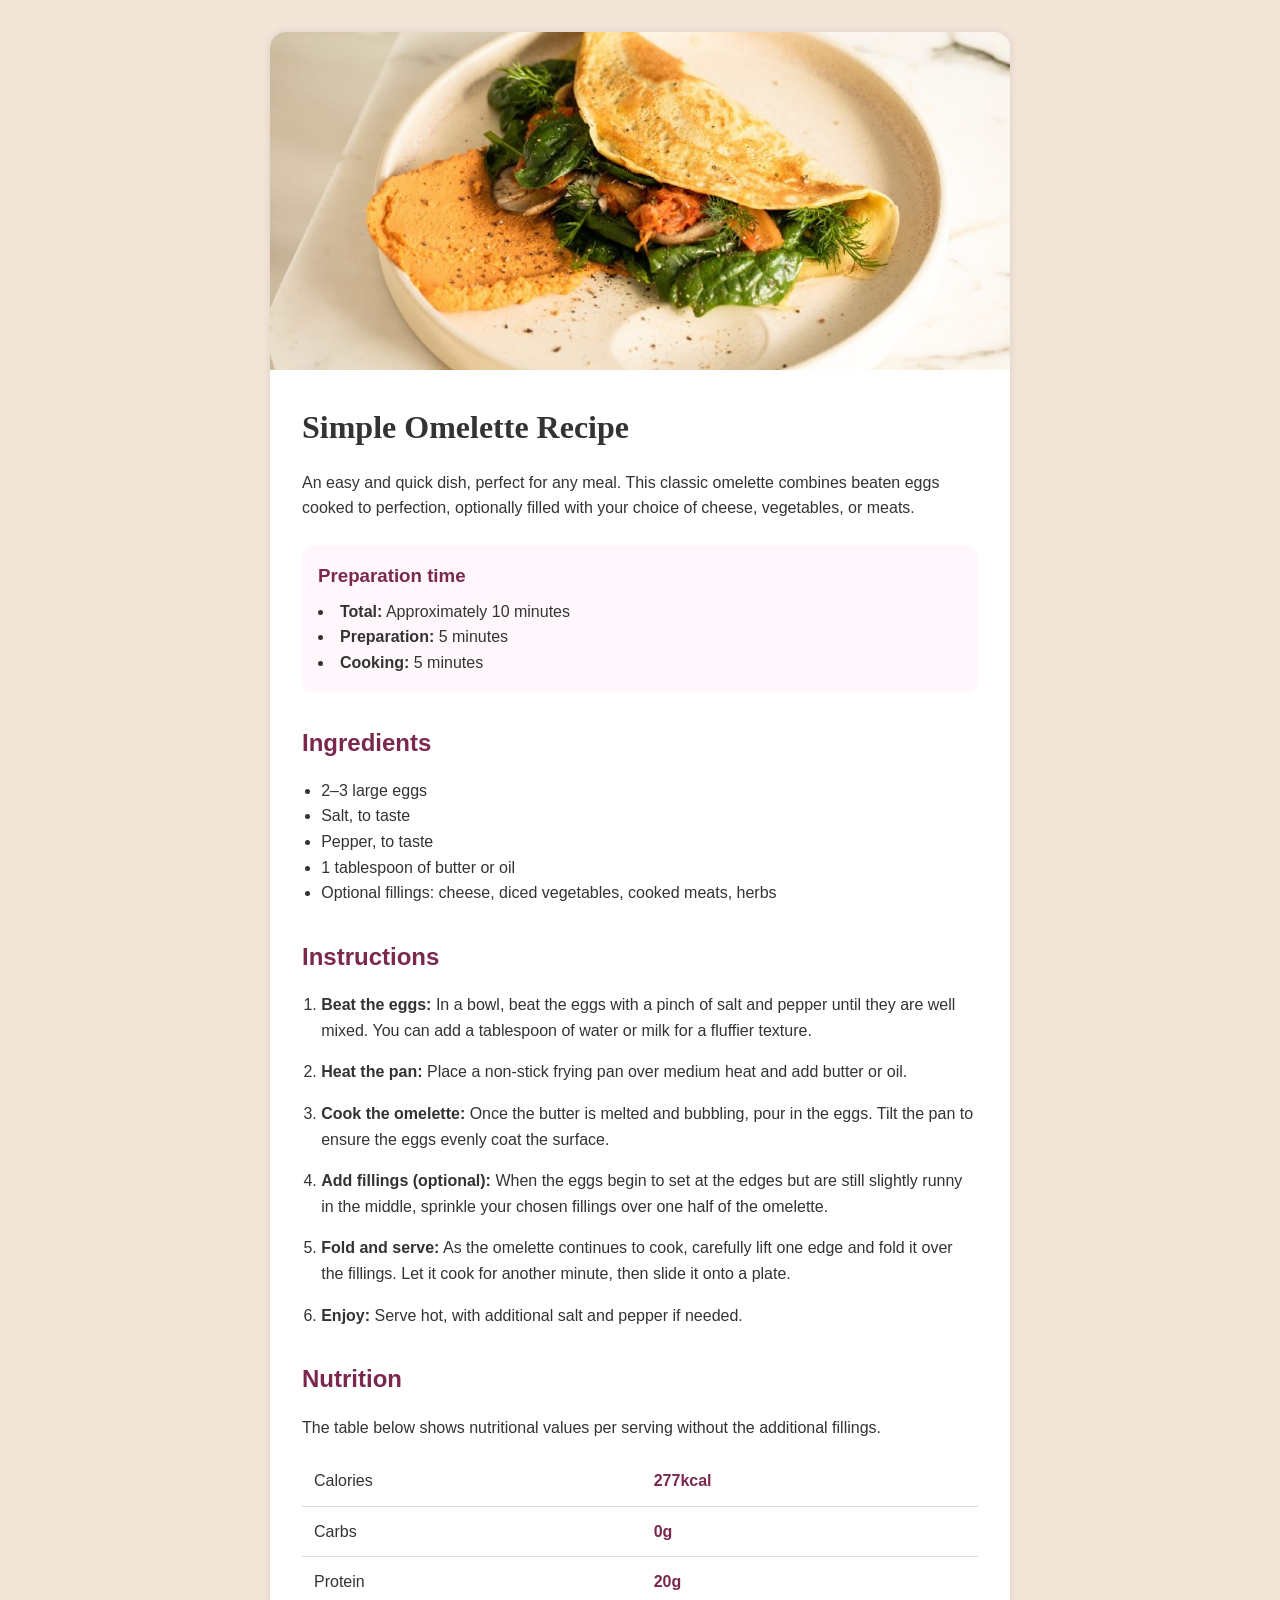
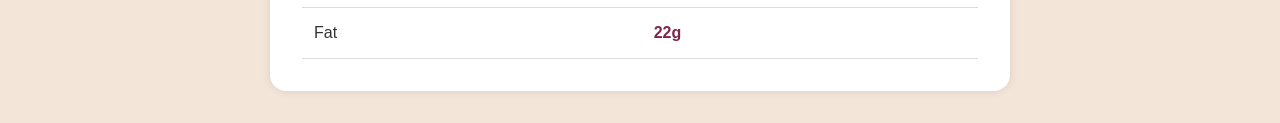
==== axia challenge/index.html @ 7ac53a15 "updated code" ====
<!DOCTYPE html>
<html lang="en">
<head>
  <meta charset="UTF-8">
  <meta name="viewport" content="width=device-width, initial-scale=1.0">
  <title>Simple Omelette Recipe</title>
  <link rel="stylesheet" href="style.css">
</head>
<body>
  <main class="recipe-card">
    <img src="assets/images/image-omelette.jpeg" alt="Omelette" class="recipe-image">

    <section class="recipe-content">
      <h1>Simple Omelette Recipe</h1>
      <p class="description">
        An easy and quick dish, perfect for any meal. This classic omelette combines beaten eggs cooked to perfection,
        optionally filled with your choice of cheese, vegetables, or meats.
      </p>

      <div class="prep-time">
        <h3>Preparation time</h3>
        <ul>
          <li><strong>Total:</strong> Approximately 10 minutes</li>
          <li><strong>Preparation:</strong> 5 minutes</li>
          <li><strong>Cooking:</strong> 5 minutes</li>
        </ul>
      </div>

      <h2>Ingredients</h2>
      <ul class="ingredients">
        <li>2–3 large eggs</li>
        <li>Salt, to taste</li>
        <li>Pepper, to taste</li>
        <li>1 tablespoon of butter or oil</li>
        <li>Optional fillings: cheese, diced vegetables, cooked meats, herbs</li>
      </ul>

      <h2>Instructions</h2>
      <ol class="instructions">
        <li><strong>Beat the eggs:</strong> In a bowl, beat the eggs with a pinch of salt and pepper until they are well mixed. You can add a tablespoon of water or milk for a fluffier texture.</li>
        <li><strong>Heat the pan:</strong> Place a non-stick frying pan over medium heat and add butter or oil.</li>
        <li><strong>Cook the omelette:</strong> Once the butter is melted and bubbling, pour in the eggs. Tilt the pan to ensure the eggs evenly coat the surface.</li>
        <li><strong>Add fillings (optional):</strong> When the eggs begin to set at the edges but are still slightly runny in the middle, sprinkle your chosen fillings over one half of the omelette.</li>
        <li><strong>Fold and serve:</strong> As the omelette continues to cook, carefully lift one edge and fold it over the fillings. Let it cook for another minute, then slide it onto a plate.</li>
        <li><strong>Enjoy:</strong> Serve hot, with additional salt and pepper if needed.</li>
      </ol>

      <h2>Nutrition</h2>
      <p class="nutrition-note">The table below shows nutritional values per serving without the additional fillings.</p>
      <table class="nutrition-table">
        <tr>
          <td>Calories</td>
          <td><strong>277kcal</strong></td>
        </tr>
        <tr>
          <td>Carbs</td>
          <td><strong>0g</strong></td>
        </tr>
        <tr>
          <td>Protein</td>
          <td><strong>20g</strong></td>
        </tr>
        <tr>
          <td>Fat</td>
          <td><strong>22g</strong></td>
        </tr>
      </table>
    </section>
  </main>
</body>
</html>
---- axia challenge/style.css ----
/* Reset and base styles */
* {
    margin: 0;
    padding: 0;
    box-sizing: border-box;
  }
  
  body {
    font-family: 'Segoe UI', sans-serif;
    background-color: #f3e5d8;
    color: #333;
    line-height: 1.6;
    display: flex;
    justify-content: center;
    padding: 2rem;
  }
  
  .recipe-card {
    background-color: white;
    border-radius: 16px;
    max-width: 740px;
    overflow: hidden;
    box-shadow: 0 0 10px rgba(0,0,0,0.1);
  }
  
  .recipe-image {
    width: 100%;
    height: auto;
    display: block;
  }
  
  .recipe-content {
    padding: 2rem;
  }
  
  h1 {
    font-size: 2rem;
    margin-bottom: 1rem;
    font-family: 'Georgia', serif;
  }
  
  .description {
    margin-bottom: 1.5rem;
  }
  
  .prep-time {
    background-color: #fff7fc;
    border-radius: 10px;
    padding: 1rem;
    margin: 1.5rem 0;
  }
  
  .prep-time h3 {
    color: #7b284f;
    margin-bottom: 0.5rem;
  }
  
  .prep-time ul {
    list-style: disc inside;
  }
  
  h2 {
    margin-top: 2rem;
    margin-bottom: 1rem;
    color: #7b284f;
  }
  
  .ingredients,
  .instructions {
    margin-left: 1.2rem;
  }
  
  .instructions li {
    margin-bottom: 1rem;
  }
  
  .nutrition-note {
    margin: 1rem 0;
  }
  
  .nutrition-table {
    width: 100%;
    border-collapse: collapse;
  }
  
  .nutrition-table td {
    padding: 0.75rem;
    border-bottom: 1px solid #ddd;
  }
  
  .nutrition-table td:last-child {
    font-weight: bold;
    color: #7b284f;
  }
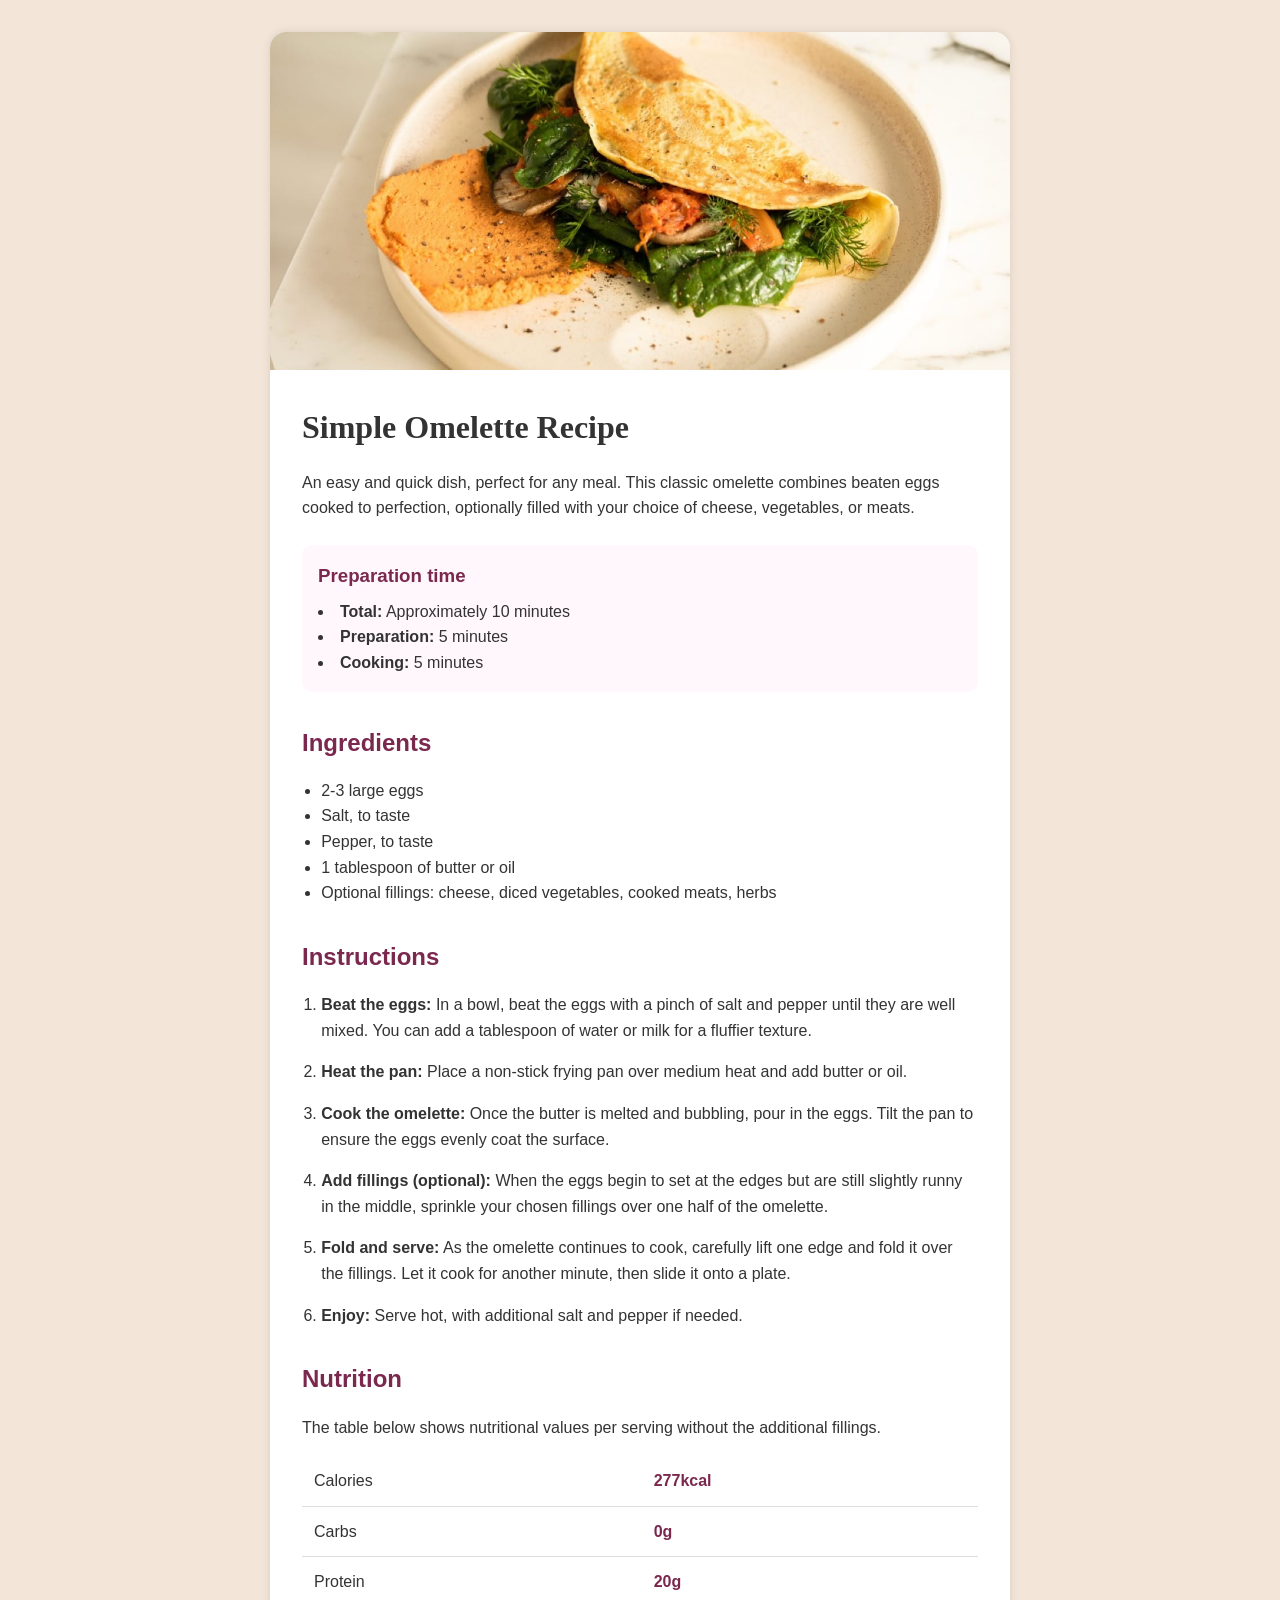
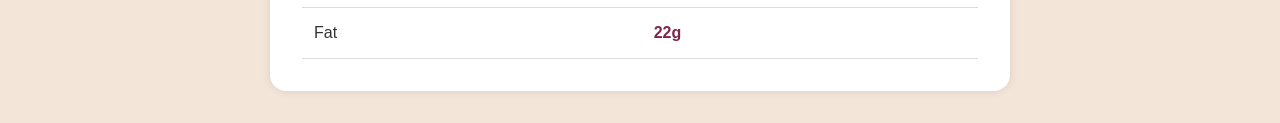
==== commit 035f8502: "updated" ====
--- a/axia challenge/index.html
+++ b/axia challenge/index.html
@@ -1,11 +1,13 @@
 <!DOCTYPE html>
 <html lang="en">
+
 <head>
   <meta charset="UTF-8">
   <meta name="viewport" content="width=device-width, initial-scale=1.0">
   <title>Simple Omelette Recipe</title>
   <link rel="stylesheet" href="style.css">
 </head>
+
 <body>
   <main class="recipe-card">
     <img src="assets/images/image-omelette.jpeg" alt="Omelette" class="recipe-image">
@@ -28,7 +30,7 @@
 
       <h2>Ingredients</h2>
       <ul class="ingredients">
-        <li>2–3 large eggs</li>
+        <li>2-3 large eggs</li>
         <li>Salt, to taste</li>
         <li>Pepper, to taste</li>
         <li>1 tablespoon of butter or oil</li>
@@ -37,16 +39,21 @@
 
       <h2>Instructions</h2>
       <ol class="instructions">
-        <li><strong>Beat the eggs:</strong> In a bowl, beat the eggs with a pinch of salt and pepper until they are well mixed. You can add a tablespoon of water or milk for a fluffier texture.</li>
+        <li><strong>Beat the eggs:</strong> In a bowl, beat the eggs with a pinch of salt and pepper until they are well
+          mixed. You can add a tablespoon of water or milk for a fluffier texture.</li>
         <li><strong>Heat the pan:</strong> Place a non-stick frying pan over medium heat and add butter or oil.</li>
-        <li><strong>Cook the omelette:</strong> Once the butter is melted and bubbling, pour in the eggs. Tilt the pan to ensure the eggs evenly coat the surface.</li>
-        <li><strong>Add fillings (optional):</strong> When the eggs begin to set at the edges but are still slightly runny in the middle, sprinkle your chosen fillings over one half of the omelette.</li>
-        <li><strong>Fold and serve:</strong> As the omelette continues to cook, carefully lift one edge and fold it over the fillings. Let it cook for another minute, then slide it onto a plate.</li>
+        <li><strong>Cook the omelette:</strong> Once the butter is melted and bubbling, pour in the eggs. Tilt the pan
+          to ensure the eggs evenly coat the surface.</li>
+        <li><strong>Add fillings (optional):</strong> When the eggs begin to set at the edges but are still slightly
+          runny in the middle, sprinkle your chosen fillings over one half of the omelette.</li>
+        <li><strong>Fold and serve:</strong> As the omelette continues to cook, carefully lift one edge and fold it over
+          the fillings. Let it cook for another minute, then slide it onto a plate.</li>
         <li><strong>Enjoy:</strong> Serve hot, with additional salt and pepper if needed.</li>
       </ol>
 
       <h2>Nutrition</h2>
-      <p class="nutrition-note">The table below shows nutritional values per serving without the additional fillings.</p>
+      <p class="nutrition-note">The table below shows nutritional values per serving without the additional fillings.
+      </p>
       <table class="nutrition-table">
         <tr>
           <td>Calories</td>
@@ -68,4 +75,5 @@
     </section>
   </main>
 </body>
-</html>
+
+</html>
--- a/axia challenge/style.css
+++ b/axia challenge/style.css
@@ -1,11 +1,11 @@
-/* Reset and base styles */
+
 * {
     margin: 0;
     padding: 0;
     box-sizing: border-box;
-  }
-  
-  body {
+}
+
+body {
     font-family: 'Segoe UI', sans-serif;
     background-color: #f3e5d8;
     color: #333;
@@ -13,83 +13,82 @@
     display: flex;
     justify-content: center;
     padding: 2rem;
-  }
-  
-  .recipe-card {
+}
+
+.recipe-card {
     background-color: white;
     border-radius: 16px;
     max-width: 740px;
     overflow: hidden;
-    box-shadow: 0 0 10px rgba(0,0,0,0.1);
-  }
-  
-  .recipe-image {
+    box-shadow: 0 0 10px rgba(0, 0, 0, 0.1);
+}
+
+.recipe-image {
     width: 100%;
     height: auto;
     display: block;
-  }
-  
-  .recipe-content {
+}
+
+.recipe-content {
     padding: 2rem;
-  }
-  
-  h1 {
+}
+
+h1 {
     font-size: 2rem;
     margin-bottom: 1rem;
     font-family: 'Georgia', serif;
-  }
-  
-  .description {
+}
+
+.description {
     margin-bottom: 1.5rem;
-  }
-  
-  .prep-time {
+}
+
+.prep-time {
     background-color: #fff7fc;
     border-radius: 10px;
     padding: 1rem;
     margin: 1.5rem 0;
-  }
-  
-  .prep-time h3 {
+}
+
+.prep-time h3 {
     color: #7b284f;
     margin-bottom: 0.5rem;
-  }
-  
-  .prep-time ul {
+}
+
+.prep-time ul {
     list-style: disc inside;
-  }
-  
-  h2 {
+}
+
+h2 {
     margin-top: 2rem;
     margin-bottom: 1rem;
     color: #7b284f;
-  }
-  
-  .ingredients,
-  .instructions {
+}
+
+.ingredients,
+.instructions {
     margin-left: 1.2rem;
-  }
-  
-  .instructions li {
+}
+
+.instructions li {
     margin-bottom: 1rem;
-  }
-  
-  .nutrition-note {
+}
+
+.nutrition-note {
     margin: 1rem 0;
-  }
-  
-  .nutrition-table {
+}
+
+.nutrition-table {
     width: 100%;
     border-collapse: collapse;
-  }
-  
-  .nutrition-table td {
+}
+
+.nutrition-table td {
     padding: 0.75rem;
     border-bottom: 1px solid #ddd;
-  }
-  
-  .nutrition-table td:last-child {
+}
+
+.nutrition-table td:last-child {
     font-weight: bold;
     color: #7b284f;
-  }
-  +}
